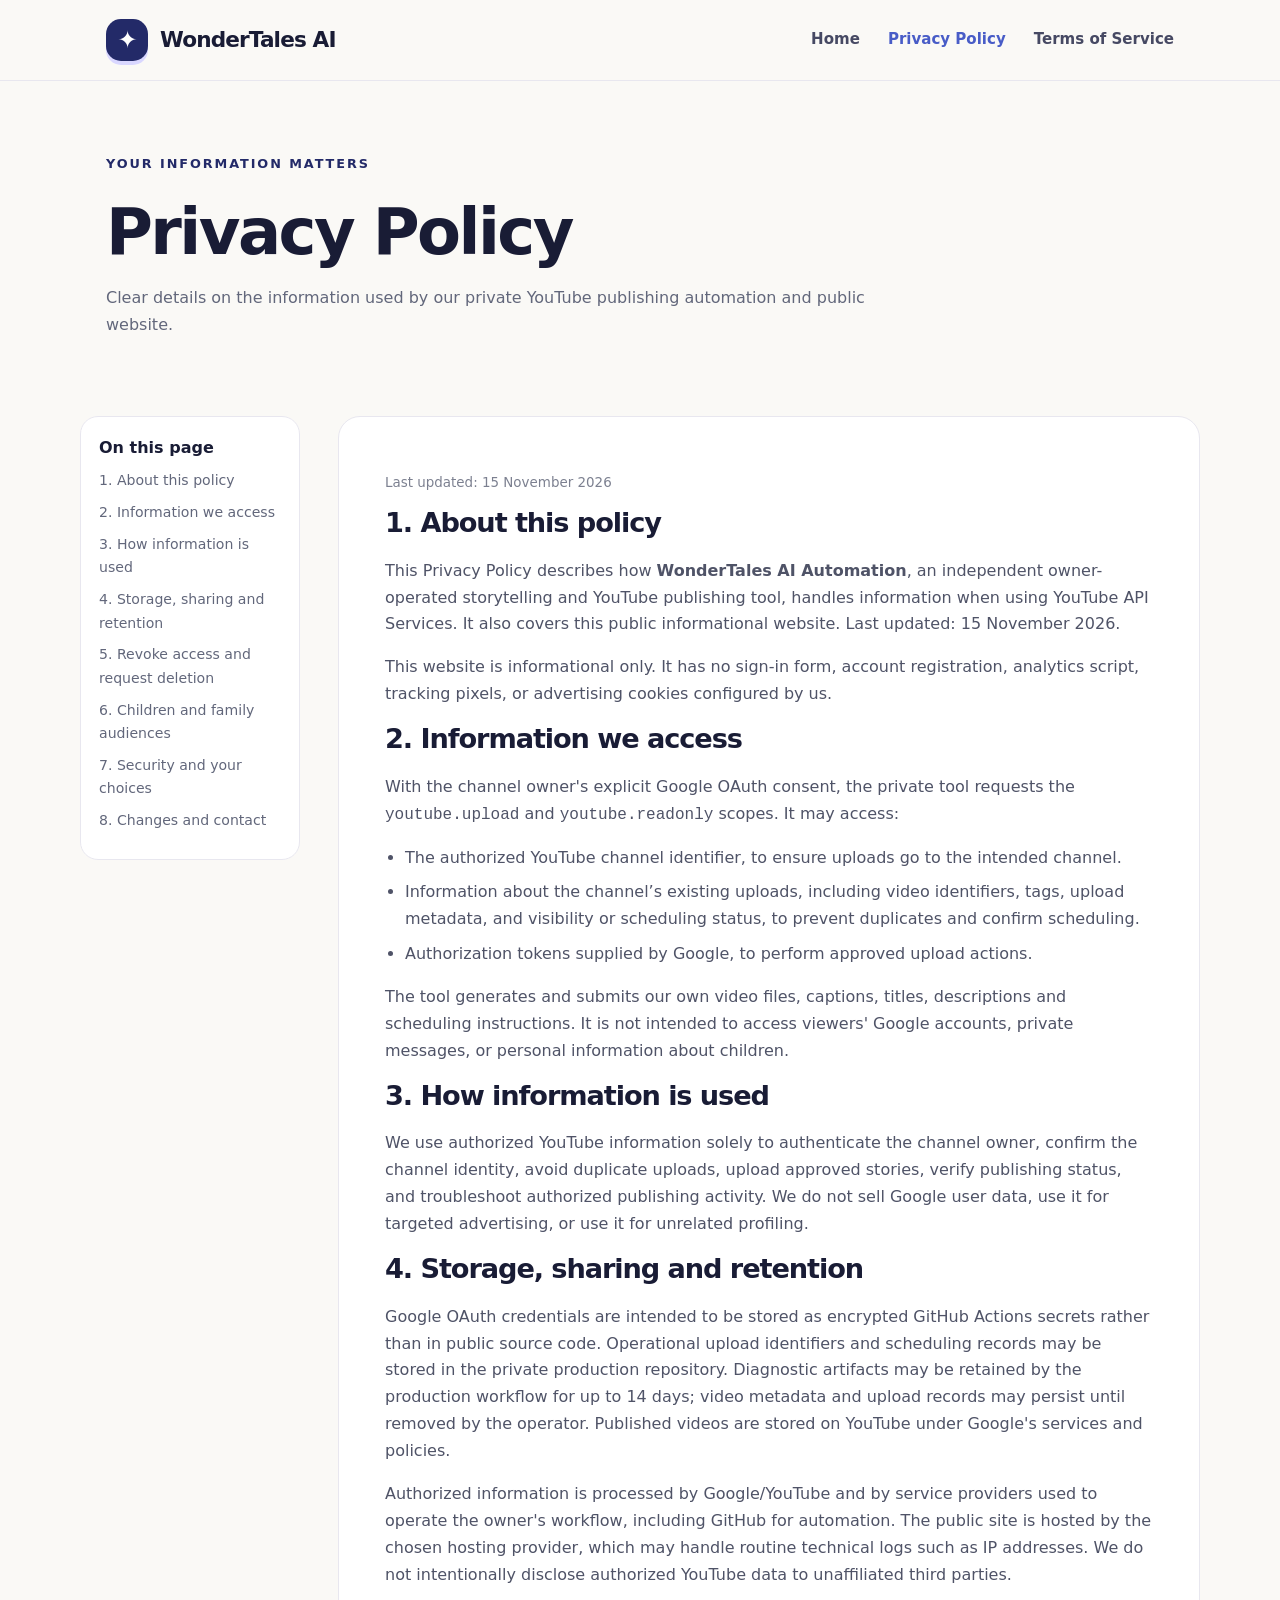
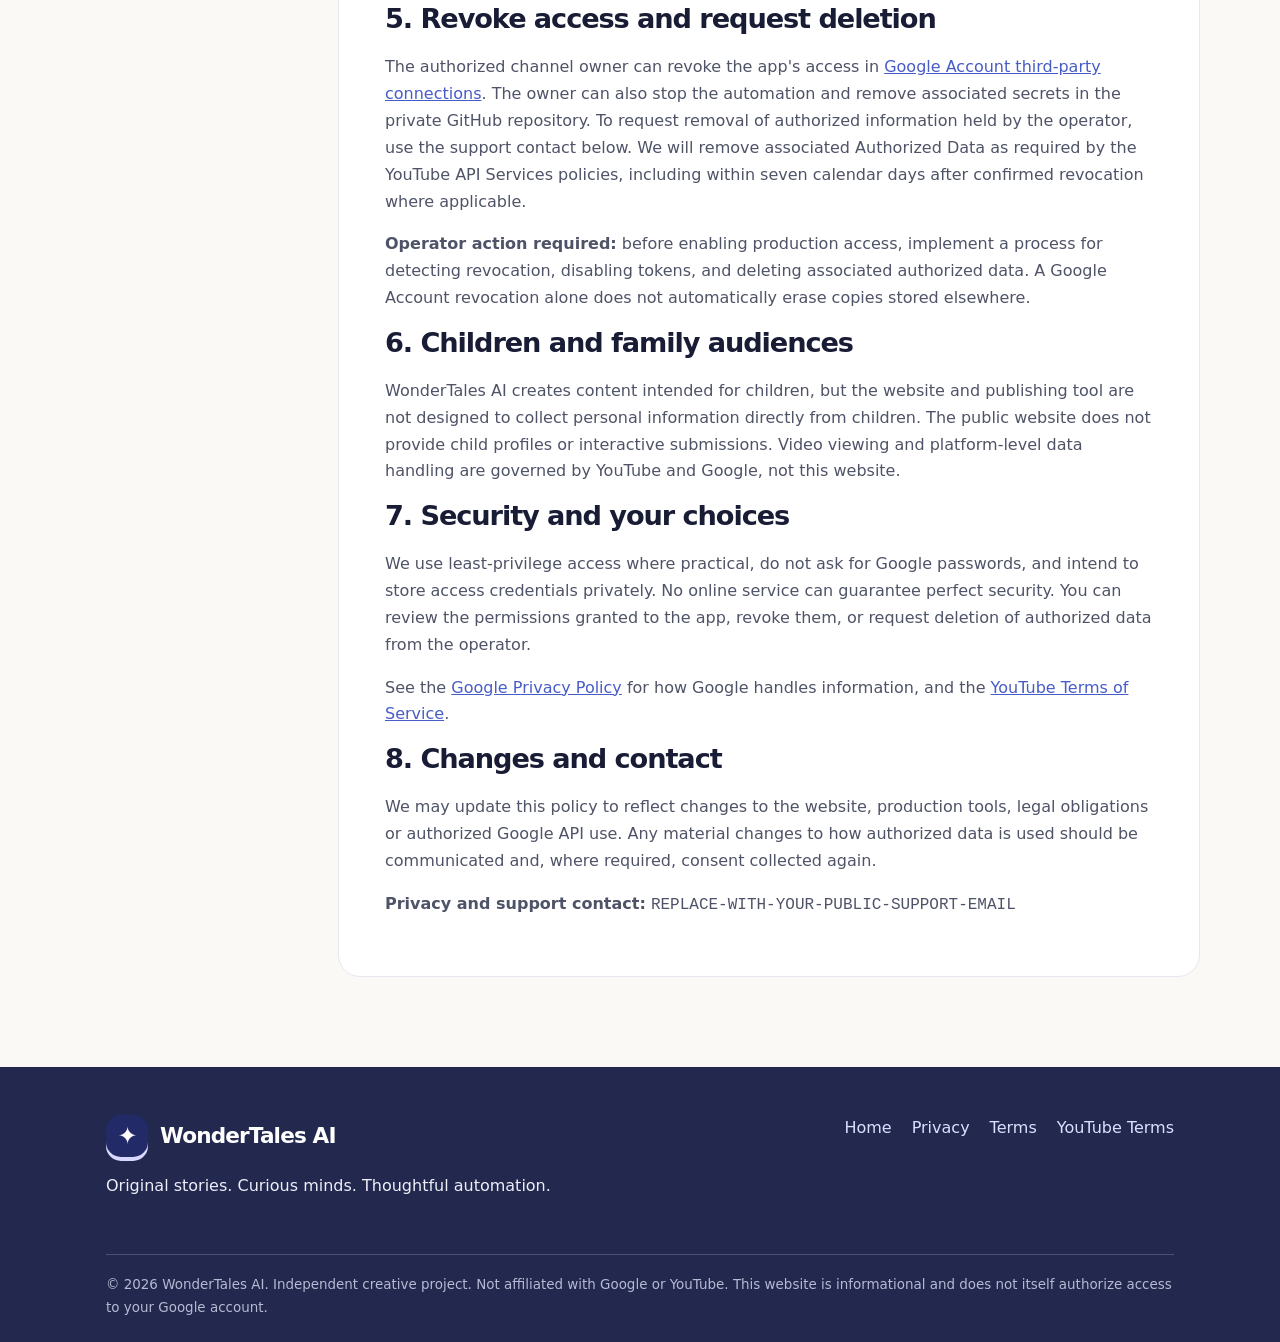
==== privacy.html @ f764b3e5 "Add files via upload Initial WonderTales AI website" ====
<!doctype html><html lang="en"><head><meta charset="utf-8"><meta name="viewport" content="width=device-width, initial-scale=1"><meta name="color-scheme" content="light"><meta name="theme-color" content="#232a68"><meta name="description" content="How WonderTales AI Automation accesses, uses, stores and deletes authorized YouTube information."><title>Privacy Policy — WonderTales AI</title><link rel="stylesheet" href="styles.css"></head><body>
<a class="skip" href="#main" style="position:absolute;left:-9999px">Skip to content</a>
<header class="site-header"><nav class="wrap navbar" aria-label="Main navigation"><a class="brand" href="index.html"><span class="mark" aria-hidden="true">✦</span>WonderTales AI</a><div class="navlinks"><a href="index.html">Home</a><a href="privacy.html" aria-current="page">Privacy Policy</a><a href="terms.html">Terms of Service</a></div></nav></header>
<main id="main"><section class="legal-hero"><div class="wrap"><div class="eyebrow">Your information matters</div><h1>Privacy Policy</h1><p>Clear details on the information used by our private YouTube publishing automation and public website.</p></div></section><div class="wrap legal"><aside class="toc" aria-label="Page sections"><strong>On this page</strong><a href="#overview">1. About this policy</a><a href="#information">2. Information we access</a><a href="#use">3. How information is used</a><a href="#storage">4. Storage, sharing and retention</a><a href="#revoke">5. Revoke access and request deletion</a><a href="#children">6. Children and family audiences</a><a href="#rights">7. Security and your choices</a><a href="#changes">8. Changes and contact</a></aside><article class="legal-content"><p class="updated">Last updated: 15 November 2026</p><section><h2 id="overview">1. About this policy</h2><p>This Privacy Policy describes how <strong>WonderTales AI Automation</strong>, an independent owner-operated storytelling and YouTube publishing tool, handles information when using YouTube API Services. It also covers this public informational website. Last updated: 15 November 2026.</p><p>This website is informational only. It has no sign-in form, account registration, analytics script, tracking pixels, or advertising cookies configured by us.</p></section><section><h2 id="information">2. Information we access</h2><p>With the channel owner's explicit Google OAuth consent, the private tool requests the <code>youtube.upload</code> and <code>youtube.readonly</code> scopes. It may access:</p><ul><li>The authorized YouTube channel identifier, to ensure uploads go to the intended channel.</li><li>Information about the channel’s existing uploads, including video identifiers, tags, upload metadata, and visibility or scheduling status, to prevent duplicates and confirm scheduling.</li><li>Authorization tokens supplied by Google, to perform approved upload actions.</li></ul><p>The tool generates and submits our own video files, captions, titles, descriptions and scheduling instructions. It is not intended to access viewers' Google accounts, private messages, or personal information about children.</p></section><section><h2 id="use">3. How information is used</h2><p>We use authorized YouTube information solely to authenticate the channel owner, confirm the channel identity, avoid duplicate uploads, upload approved stories, verify publishing status, and troubleshoot authorized publishing activity. We do not sell Google user data, use it for targeted advertising, or use it for unrelated profiling.</p></section><section><h2 id="storage">4. Storage, sharing and retention</h2><p>Google OAuth credentials are intended to be stored as encrypted GitHub Actions secrets rather than in public source code. Operational upload identifiers and scheduling records may be stored in the private production repository. Diagnostic artifacts may be retained by the production workflow for up to 14 days; video metadata and upload records may persist until removed by the operator. Published videos are stored on YouTube under Google's services and policies.</p><p>Authorized information is processed by Google/YouTube and by service providers used to operate the owner's workflow, including GitHub for automation. The public site is hosted by the chosen hosting provider, which may handle routine technical logs such as IP addresses. We do not intentionally disclose authorized YouTube data to unaffiliated third parties.</p></section><section><h2 id="revoke">5. Revoke access and request deletion</h2><p>The authorized channel owner can revoke the app's access in <a href="https://myaccount.google.com/permissions" target="_blank" rel="noopener noreferrer">Google Account third-party connections</a>. The owner can also stop the automation and remove associated secrets in the private GitHub repository. To request removal of authorized information held by the operator, use the support contact below. We will remove associated Authorized Data as required by the YouTube API Services policies, including within seven calendar days after confirmed revocation where applicable.</p><p><strong>Operator action required:</strong> before enabling production access, implement a process for detecting revocation, disabling tokens, and deleting associated authorized data. A Google Account revocation alone does not automatically erase copies stored elsewhere.</p></section><section><h2 id="children">6. Children and family audiences</h2><p>WonderTales AI creates content intended for children, but the website and publishing tool are not designed to collect personal information directly from children. The public website does not provide child profiles or interactive submissions. Video viewing and platform-level data handling are governed by YouTube and Google, not this website.</p></section><section><h2 id="rights">7. Security and your choices</h2><p>We use least-privilege access where practical, do not ask for Google passwords, and intend to store access credentials privately. No online service can guarantee perfect security. You can review the permissions granted to the app, revoke them, or request deletion of authorized data from the operator.</p><p>See the <a href="https://policies.google.com/privacy" rel="noopener noreferrer" target="_blank">Google Privacy Policy</a> for how Google handles information, and the <a href="https://www.youtube.com/t/terms" rel="noopener noreferrer" target="_blank">YouTube Terms of Service</a>.</p></section><section><h2 id="changes">8. Changes and contact</h2><p>We may update this policy to reflect changes to the website, production tools, legal obligations or authorized Google API use. Any material changes to how authorized data is used should be communicated and, where required, consent collected again.</p><p><strong>Privacy and support contact:</strong> <code>REPLACE-WITH-YOUR-PUBLIC-SUPPORT-EMAIL</code></p></section></article></div></main>
<footer class="footer"><div class="wrap"><div class="footer-row"><div><a class="brand" href="index.html"><span class="mark" aria-hidden="true">✦</span>WonderTales AI</a><p>Original stories. Curious minds. Thoughtful automation.</p></div><div class="footlinks"><a href="index.html">Home</a><a href="privacy.html">Privacy</a><a href="terms.html">Terms</a><a href="https://www.youtube.com/t/terms" rel="noopener noreferrer" target="_blank">YouTube Terms</a></div></div><div class="fine">© 2026 WonderTales AI. Independent creative project. Not affiliated with Google or YouTube. This website is informational and does not itself authorize access to your Google account.</div></div></footer>
</body></html>
---- styles.css ----
:root{--bg:#faf9f6;--ink:#191c35;--sub:#62677b;--blue:#485cc7;--navy:#232a68;--cream:#fff2d5;--accent:#ffb848;--violet:#e8e6ff;--card:#fff;--border:#e8e7ef;--max:1120px}
*{box-sizing:border-box}html{scroll-behavior:smooth}body{margin:0;background:var(--bg);color:var(--ink);font:16px/1.68 system-ui,-apple-system,'Segoe UI',sans-serif}a{color:var(--blue)}a:hover{text-decoration:none}nav a,footer a{text-decoration:none}img{max-width:100%}.wrap{max-width:var(--max);margin:auto;padding:0 26px}
.site-header{background:rgba(250,249,246,.97);border-bottom:1px solid var(--border);position:sticky;top:0;z-index:10;backdrop-filter:blur(15px)}.navbar{display:flex;align-items:center;justify-content:space-between;min-height:80px;gap:20px}.brand{display:flex;align-items:center;gap:12px;color:var(--ink);font-family:system-ui,-apple-system,'Segoe UI',sans-serif;font-weight:800;font-size:1.35rem;letter-spacing:-.04em;white-space:nowrap}.mark{width:42px;height:42px;background:var(--navy);color:#fff;border-radius:15px;display:grid;place-items:center;font-size:24px;box-shadow:0 4px 0 #d9d7ff}.navlinks{display:flex;gap:28px;align-items:center;flex-wrap:wrap}.navlinks a{font-size:.94rem;color:#464963;font-weight:700}.navlinks a[aria-current=page]{color:var(--blue)}
h1,h2,h3{font-family:system-ui,-apple-system,'Segoe UI',sans-serif;line-height:1.13;letter-spacing:-.04em}h1{font-size:clamp(2.9rem,6vw,5.7rem);margin:22px 0}h2{font-size:clamp(2rem,3vw,3rem);margin:0 0 19px}h3{font-size:1.35rem;margin:0 0 8px}.eyebrow{color:var(--navy);font-size:.8rem;letter-spacing:.15em;text-transform:uppercase;font-weight:800}.hero{padding:86px 0 102px;overflow:hidden}.hero-grid{display:grid;grid-template-columns:1.15fr .85fr;gap:48px;align-items:center}.hero p{font-size:1.18rem;color:var(--sub);max-width:600px;margin-bottom:30px}.highlight{color:var(--blue)}.btn{background:var(--navy);display:inline-flex;align-items:center;justify-content:center;padding:13px 22px;border-radius:13px;text-decoration:none;font-weight:800;color:white;transition:transform .15s}.btn:hover{transform:translateY(-2px)}.btn.secondary{color:var(--navy);background:var(--violet)}.actions{display:flex;gap:13px;flex-wrap:wrap}.visual{background:linear-gradient(145deg,#f2e9ff,#fff0ce);border:1px solid #e9ddfd;border-radius:38px;padding:28px;min-height:390px;box-shadow:0 22px 65px rgba(55,55,100,.1);display:flex;align-items:center;justify-content:center;position:relative}.book{width:73%;height:230px;position:relative;filter:drop-shadow(0 18px 12px rgba(46,38,102,.15))}.book:before,.book:after{position:absolute;content:'';top:3%;height:92%;width:50%;border-radius:15px 15px 9px 15px}.book:before{left:0;background:linear-gradient(140deg,#4e69ca,#283a90);transform:skewY(-7deg)}.book:after{right:0;background:linear-gradient(140deg,#8978ee,#5547b7);transform:skewY(7deg);border-radius:15px 15px 15px 9px}.book span{position:absolute;z-index:2;top:18%;left:32%;font-size:72px;transform:rotate(-10deg)}.star{position:absolute;font-size:30px}.star.a{top:15%;left:12%}.star.b{top:17%;right:14%}.star.c{bottom:14%;right:20%}.orb{position:absolute;width:70px;height:70px;border-radius:50%;background:#ffbf69;bottom:13%;left:9%;opacity:.8}
.section{padding:82px 0}.section.alt{background:#f0effb}.section-intro{max-width:680px;margin-bottom:28px}.section-intro p{color:var(--sub);font-size:1.08rem}.cards{display:grid;grid-template-columns:repeat(3,1fr);gap:18px}.card{background:white;border-radius:22px;padding:29px;border:1px solid var(--border);box-shadow:0 8px 35px rgba(31,33,86,.035)}.card .ico{font-size:32px;margin-bottom:20px}.card p{color:var(--sub);margin-bottom:0}.note{border:1px solid #d8d6f0;background:#f4f3ff;border-radius:18px;padding:23px;color:#3e4267}.subsection{max-width:770px}.legal-hero{padding:72px 0 37px}.legal-hero h1{font-size:clamp(2.65rem,5vw,4.6rem);margin-bottom:12px}.legal-hero p{color:var(--sub);max-width:760px}.legal{display:grid;grid-template-columns:220px 1fr;gap:38px;padding:24px 0 90px}.toc{position:sticky;top:110px;align-self:start;border:1px solid var(--border);border-radius:18px;padding:18px;background:white}.toc a{display:block;margin:8px 0;font-size:.88rem;text-decoration:none;color:var(--sub)}.toc a:hover{color:var(--blue)}.legal-content{background:white;border:1px solid var(--border);padding:42px 46px;border-radius:22px}.legal-content h2{font-size:1.7rem;margin-top:32px;scroll-margin-top:105px}.legal-content h2:first-child{margin-top:0}.legal-content p,.legal-content li{color:#4f5367}.legal-content ul{padding-left:20px}.legal-content li{margin:8px 0}.legal-content .updated{font-size:.84rem;color:#7c8090}.footer{background:#22284e;color:#eeeef9;padding:48px 0 25px}.footer-row{display:flex;justify-content:space-between;gap:28px;flex-wrap:wrap}.footer .brand{color:white}.footer a{color:#dce0ff}.footlinks{display:flex;gap:20px;flex-wrap:wrap}.fine{border-top:1px solid #495070;padding-top:19px;margin-top:38px;color:#b6bad3;font-size:.84rem}.privacy-tag{display:inline-flex;gap:8px;align-items:center;padding:6px 12px;background:#edeaff;border-radius:50px;font-size:.83rem;color:#4c478d;font-weight:800}
@media(max-width:780px){.hero-grid{grid-template-columns:1fr}.visual{min-height:270px;max-width:430px}.book{height:160px}.book span{font-size:50px}.cards{grid-template-columns:1fr}.legal{grid-template-columns:1fr}.toc{position:static}.legal-content{padding:28px 22px}.navlinks{gap:12px}.navbar{align-items:flex-start;flex-direction:column;padding:13px 0}.hero{padding:50px 0}.section{padding:60px 0}}
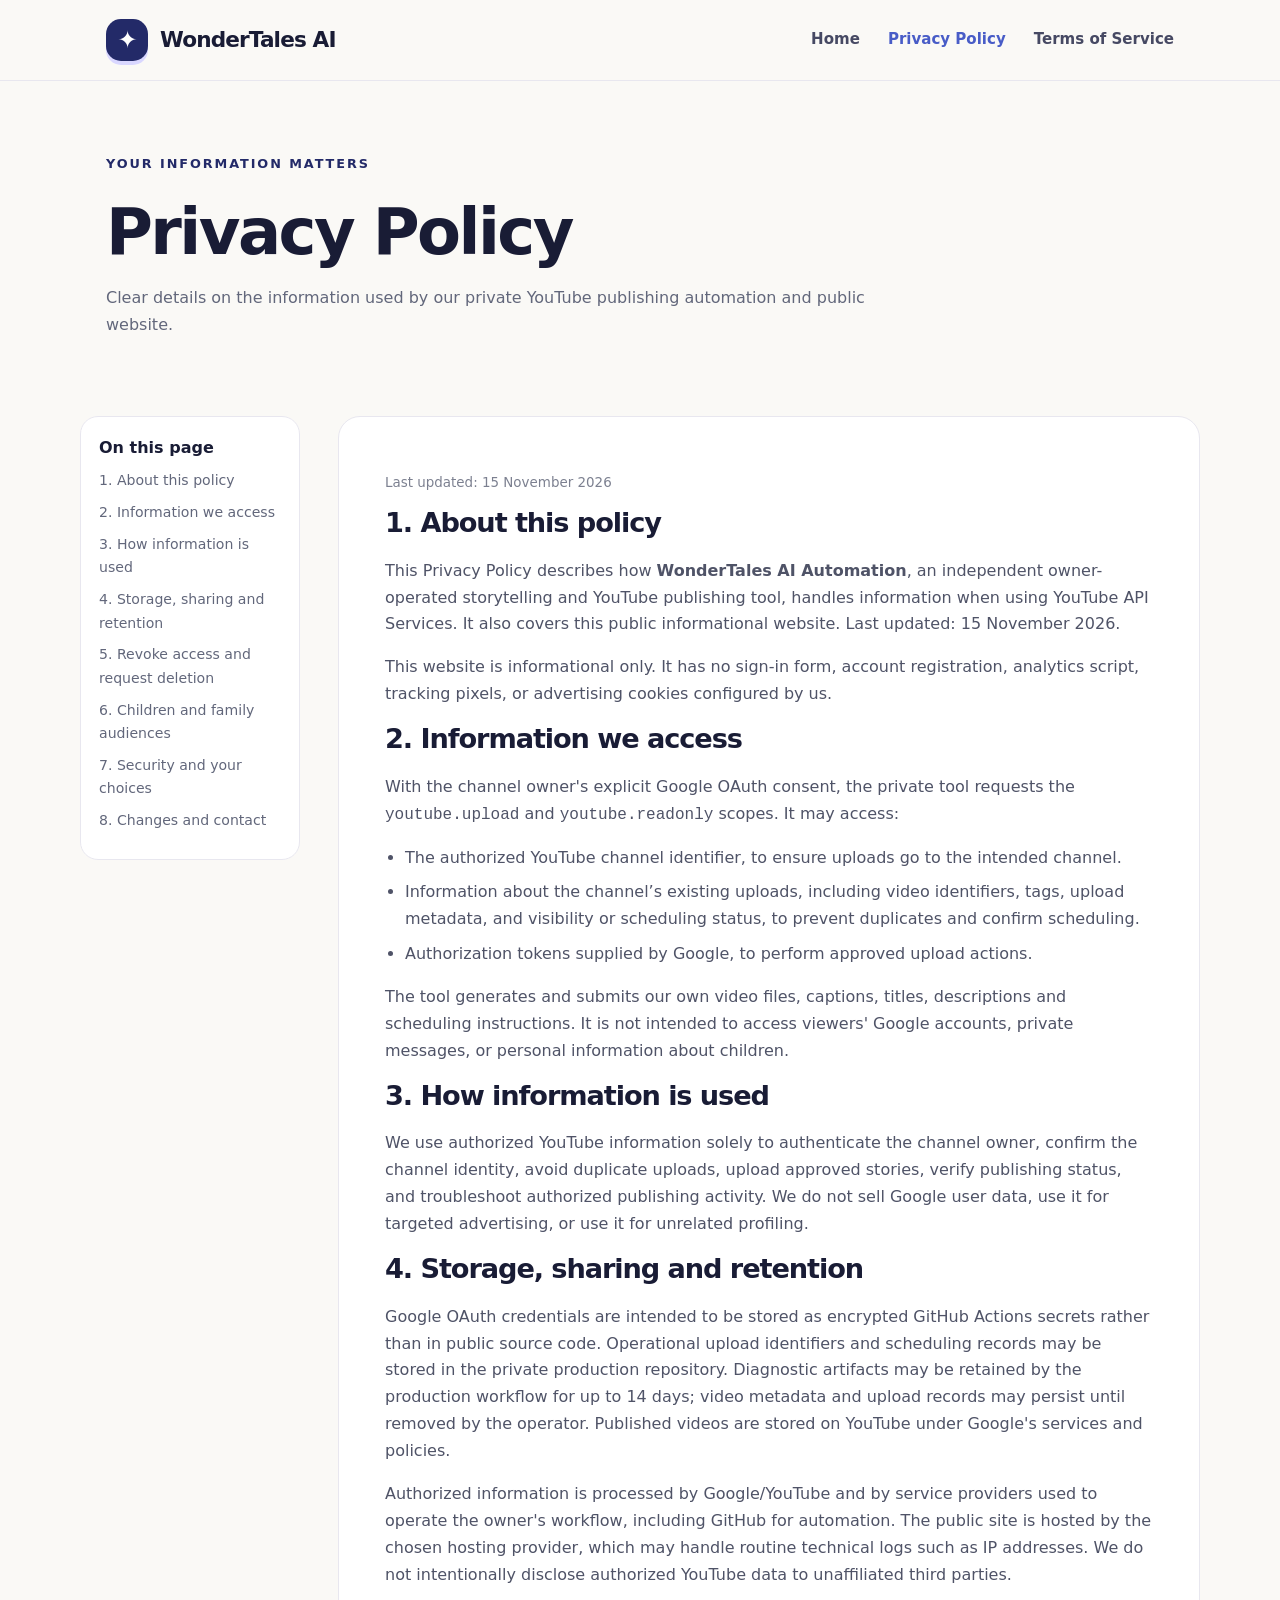
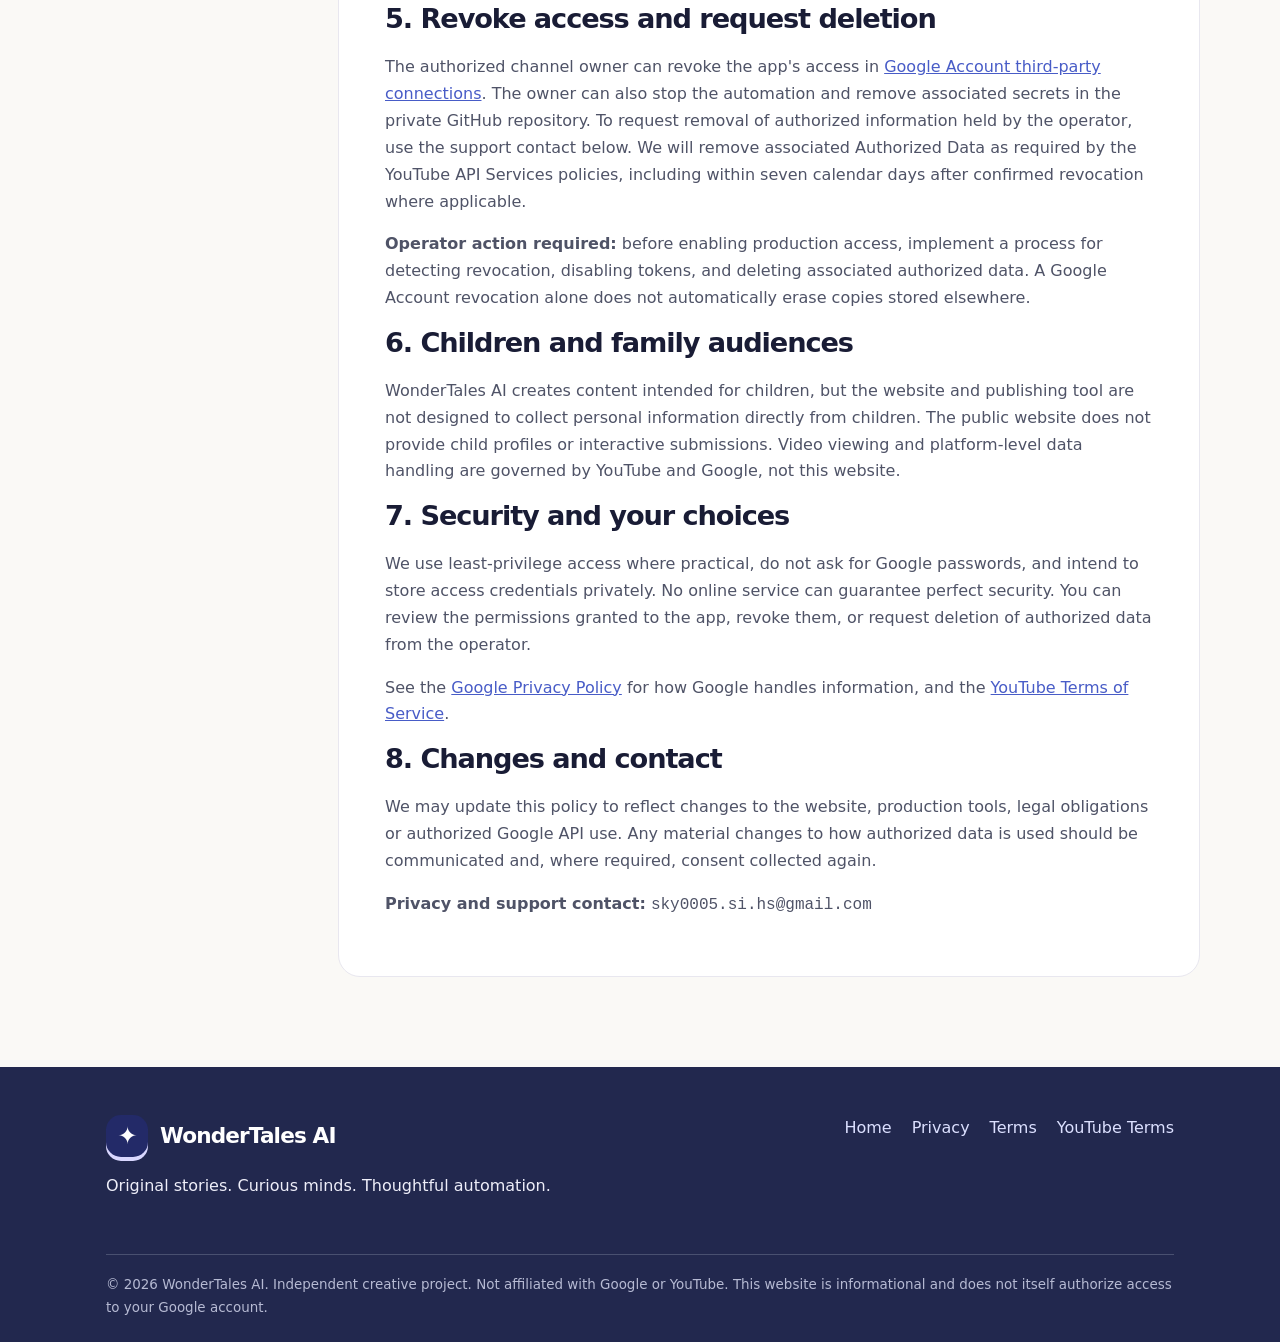
==== commit 0f2233f7: "Update privacy policy content and structure" ====
--- a/privacy.html
+++ b/privacy.html
@@ -1,6 +1,6 @@
 <!doctype html><html lang="en"><head><meta charset="utf-8"><meta name="viewport" content="width=device-width, initial-scale=1"><meta name="color-scheme" content="light"><meta name="theme-color" content="#232a68"><meta name="description" content="How WonderTales AI Automation accesses, uses, stores and deletes authorized YouTube information."><title>Privacy Policy — WonderTales AI</title><link rel="stylesheet" href="styles.css"></head><body>
 <a class="skip" href="#main" style="position:absolute;left:-9999px">Skip to content</a>
 <header class="site-header"><nav class="wrap navbar" aria-label="Main navigation"><a class="brand" href="index.html"><span class="mark" aria-hidden="true">✦</span>WonderTales AI</a><div class="navlinks"><a href="index.html">Home</a><a href="privacy.html" aria-current="page">Privacy Policy</a><a href="terms.html">Terms of Service</a></div></nav></header>
-<main id="main"><section class="legal-hero"><div class="wrap"><div class="eyebrow">Your information matters</div><h1>Privacy Policy</h1><p>Clear details on the information used by our private YouTube publishing automation and public website.</p></div></section><div class="wrap legal"><aside class="toc" aria-label="Page sections"><strong>On this page</strong><a href="#overview">1. About this policy</a><a href="#information">2. Information we access</a><a href="#use">3. How information is used</a><a href="#storage">4. Storage, sharing and retention</a><a href="#revoke">5. Revoke access and request deletion</a><a href="#children">6. Children and family audiences</a><a href="#rights">7. Security and your choices</a><a href="#changes">8. Changes and contact</a></aside><article class="legal-content"><p class="updated">Last updated: 15 November 2026</p><section><h2 id="overview">1. About this policy</h2><p>This Privacy Policy describes how <strong>WonderTales AI Automation</strong>, an independent owner-operated storytelling and YouTube publishing tool, handles information when using YouTube API Services. It also covers this public informational website. Last updated: 15 November 2026.</p><p>This website is informational only. It has no sign-in form, account registration, analytics script, tracking pixels, or advertising cookies configured by us.</p></section><section><h2 id="information">2. Information we access</h2><p>With the channel owner's explicit Google OAuth consent, the private tool requests the <code>youtube.upload</code> and <code>youtube.readonly</code> scopes. It may access:</p><ul><li>The authorized YouTube channel identifier, to ensure uploads go to the intended channel.</li><li>Information about the channel’s existing uploads, including video identifiers, tags, upload metadata, and visibility or scheduling status, to prevent duplicates and confirm scheduling.</li><li>Authorization tokens supplied by Google, to perform approved upload actions.</li></ul><p>The tool generates and submits our own video files, captions, titles, descriptions and scheduling instructions. It is not intended to access viewers' Google accounts, private messages, or personal information about children.</p></section><section><h2 id="use">3. How information is used</h2><p>We use authorized YouTube information solely to authenticate the channel owner, confirm the channel identity, avoid duplicate uploads, upload approved stories, verify publishing status, and troubleshoot authorized publishing activity. We do not sell Google user data, use it for targeted advertising, or use it for unrelated profiling.</p></section><section><h2 id="storage">4. Storage, sharing and retention</h2><p>Google OAuth credentials are intended to be stored as encrypted GitHub Actions secrets rather than in public source code. Operational upload identifiers and scheduling records may be stored in the private production repository. Diagnostic artifacts may be retained by the production workflow for up to 14 days; video metadata and upload records may persist until removed by the operator. Published videos are stored on YouTube under Google's services and policies.</p><p>Authorized information is processed by Google/YouTube and by service providers used to operate the owner's workflow, including GitHub for automation. The public site is hosted by the chosen hosting provider, which may handle routine technical logs such as IP addresses. We do not intentionally disclose authorized YouTube data to unaffiliated third parties.</p></section><section><h2 id="revoke">5. Revoke access and request deletion</h2><p>The authorized channel owner can revoke the app's access in <a href="https://myaccount.google.com/permissions" target="_blank" rel="noopener noreferrer">Google Account third-party connections</a>. The owner can also stop the automation and remove associated secrets in the private GitHub repository. To request removal of authorized information held by the operator, use the support contact below. We will remove associated Authorized Data as required by the YouTube API Services policies, including within seven calendar days after confirmed revocation where applicable.</p><p><strong>Operator action required:</strong> before enabling production access, implement a process for detecting revocation, disabling tokens, and deleting associated authorized data. A Google Account revocation alone does not automatically erase copies stored elsewhere.</p></section><section><h2 id="children">6. Children and family audiences</h2><p>WonderTales AI creates content intended for children, but the website and publishing tool are not designed to collect personal information directly from children. The public website does not provide child profiles or interactive submissions. Video viewing and platform-level data handling are governed by YouTube and Google, not this website.</p></section><section><h2 id="rights">7. Security and your choices</h2><p>We use least-privilege access where practical, do not ask for Google passwords, and intend to store access credentials privately. No online service can guarantee perfect security. You can review the permissions granted to the app, revoke them, or request deletion of authorized data from the operator.</p><p>See the <a href="https://policies.google.com/privacy" rel="noopener noreferrer" target="_blank">Google Privacy Policy</a> for how Google handles information, and the <a href="https://www.youtube.com/t/terms" rel="noopener noreferrer" target="_blank">YouTube Terms of Service</a>.</p></section><section><h2 id="changes">8. Changes and contact</h2><p>We may update this policy to reflect changes to the website, production tools, legal obligations or authorized Google API use. Any material changes to how authorized data is used should be communicated and, where required, consent collected again.</p><p><strong>Privacy and support contact:</strong> <code>REPLACE-WITH-YOUR-PUBLIC-SUPPORT-EMAIL</code></p></section></article></div></main>
+<main id="main"><section class="legal-hero"><div class="wrap"><div class="eyebrow">Your information matters</div><h1>Privacy Policy</h1><p>Clear details on the information used by our private YouTube publishing automation and public website.</p></div></section><div class="wrap legal"><aside class="toc" aria-label="Page sections"><strong>On this page</strong><a href="#overview">1. About this policy</a><a href="#information">2. Information we access</a><a href="#use">3. How information is used</a><a href="#storage">4. Storage, sharing and retention</a><a href="#revoke">5. Revoke access and request deletion</a><a href="#children">6. Children and family audiences</a><a href="#rights">7. Security and your choices</a><a href="#changes">8. Changes and contact</a></aside><article class="legal-content"><p class="updated">Last updated: 15 November 2026</p><section><h2 id="overview">1. About this policy</h2><p>This Privacy Policy describes how <strong>WonderTales AI Automation</strong>, an independent owner-operated storytelling and YouTube publishing tool, handles information when using YouTube API Services. It also covers this public informational website. Last updated: 15 November 2026.</p><p>This website is informational only. It has no sign-in form, account registration, analytics script, tracking pixels, or advertising cookies configured by us.</p></section><section><h2 id="information">2. Information we access</h2><p>With the channel owner's explicit Google OAuth consent, the private tool requests the <code>youtube.upload</code> and <code>youtube.readonly</code> scopes. It may access:</p><ul><li>The authorized YouTube channel identifier, to ensure uploads go to the intended channel.</li><li>Information about the channel’s existing uploads, including video identifiers, tags, upload metadata, and visibility or scheduling status, to prevent duplicates and confirm scheduling.</li><li>Authorization tokens supplied by Google, to perform approved upload actions.</li></ul><p>The tool generates and submits our own video files, captions, titles, descriptions and scheduling instructions. It is not intended to access viewers' Google accounts, private messages, or personal information about children.</p></section><section><h2 id="use">3. How information is used</h2><p>We use authorized YouTube information solely to authenticate the channel owner, confirm the channel identity, avoid duplicate uploads, upload approved stories, verify publishing status, and troubleshoot authorized publishing activity. We do not sell Google user data, use it for targeted advertising, or use it for unrelated profiling.</p></section><section><h2 id="storage">4. Storage, sharing and retention</h2><p>Google OAuth credentials are intended to be stored as encrypted GitHub Actions secrets rather than in public source code. Operational upload identifiers and scheduling records may be stored in the private production repository. Diagnostic artifacts may be retained by the production workflow for up to 14 days; video metadata and upload records may persist until removed by the operator. Published videos are stored on YouTube under Google's services and policies.</p><p>Authorized information is processed by Google/YouTube and by service providers used to operate the owner's workflow, including GitHub for automation. The public site is hosted by the chosen hosting provider, which may handle routine technical logs such as IP addresses. We do not intentionally disclose authorized YouTube data to unaffiliated third parties.</p></section><section><h2 id="revoke">5. Revoke access and request deletion</h2><p>The authorized channel owner can revoke the app's access in <a href="https://myaccount.google.com/permissions" target="_blank" rel="noopener noreferrer">Google Account third-party connections</a>. The owner can also stop the automation and remove associated secrets in the private GitHub repository. To request removal of authorized information held by the operator, use the support contact below. We will remove associated Authorized Data as required by the YouTube API Services policies, including within seven calendar days after confirmed revocation where applicable.</p><p><strong>Operator action required:</strong> before enabling production access, implement a process for detecting revocation, disabling tokens, and deleting associated authorized data. A Google Account revocation alone does not automatically erase copies stored elsewhere.</p></section><section><h2 id="children">6. Children and family audiences</h2><p>WonderTales AI creates content intended for children, but the website and publishing tool are not designed to collect personal information directly from children. The public website does not provide child profiles or interactive submissions. Video viewing and platform-level data handling are governed by YouTube and Google, not this website.</p></section><section><h2 id="rights">7. Security and your choices</h2><p>We use least-privilege access where practical, do not ask for Google passwords, and intend to store access credentials privately. No online service can guarantee perfect security. You can review the permissions granted to the app, revoke them, or request deletion of authorized data from the operator.</p><p>See the <a href="https://policies.google.com/privacy" rel="noopener noreferrer" target="_blank">Google Privacy Policy</a> for how Google handles information, and the <a href="https://www.youtube.com/t/terms" rel="noopener noreferrer" target="_blank">YouTube Terms of Service</a>.</p></section><section><h2 id="changes">8. Changes and contact</h2><p>We may update this policy to reflect changes to the website, production tools, legal obligations or authorized Google API use. Any material changes to how authorized data is used should be communicated and, where required, consent collected again.</p><p><strong>Privacy and support contact:</strong> <code>sky0005.si.hs@gmail.com</code></p></section></article></div></main>
 <footer class="footer"><div class="wrap"><div class="footer-row"><div><a class="brand" href="index.html"><span class="mark" aria-hidden="true">✦</span>WonderTales AI</a><p>Original stories. Curious minds. Thoughtful automation.</p></div><div class="footlinks"><a href="index.html">Home</a><a href="privacy.html">Privacy</a><a href="terms.html">Terms</a><a href="https://www.youtube.com/t/terms" rel="noopener noreferrer" target="_blank">YouTube Terms</a></div></div><div class="fine">© 2026 WonderTales AI. Independent creative project. Not affiliated with Google or YouTube. This website is informational and does not itself authorize access to your Google account.</div></div></footer>
-</body></html>+</body></html>
